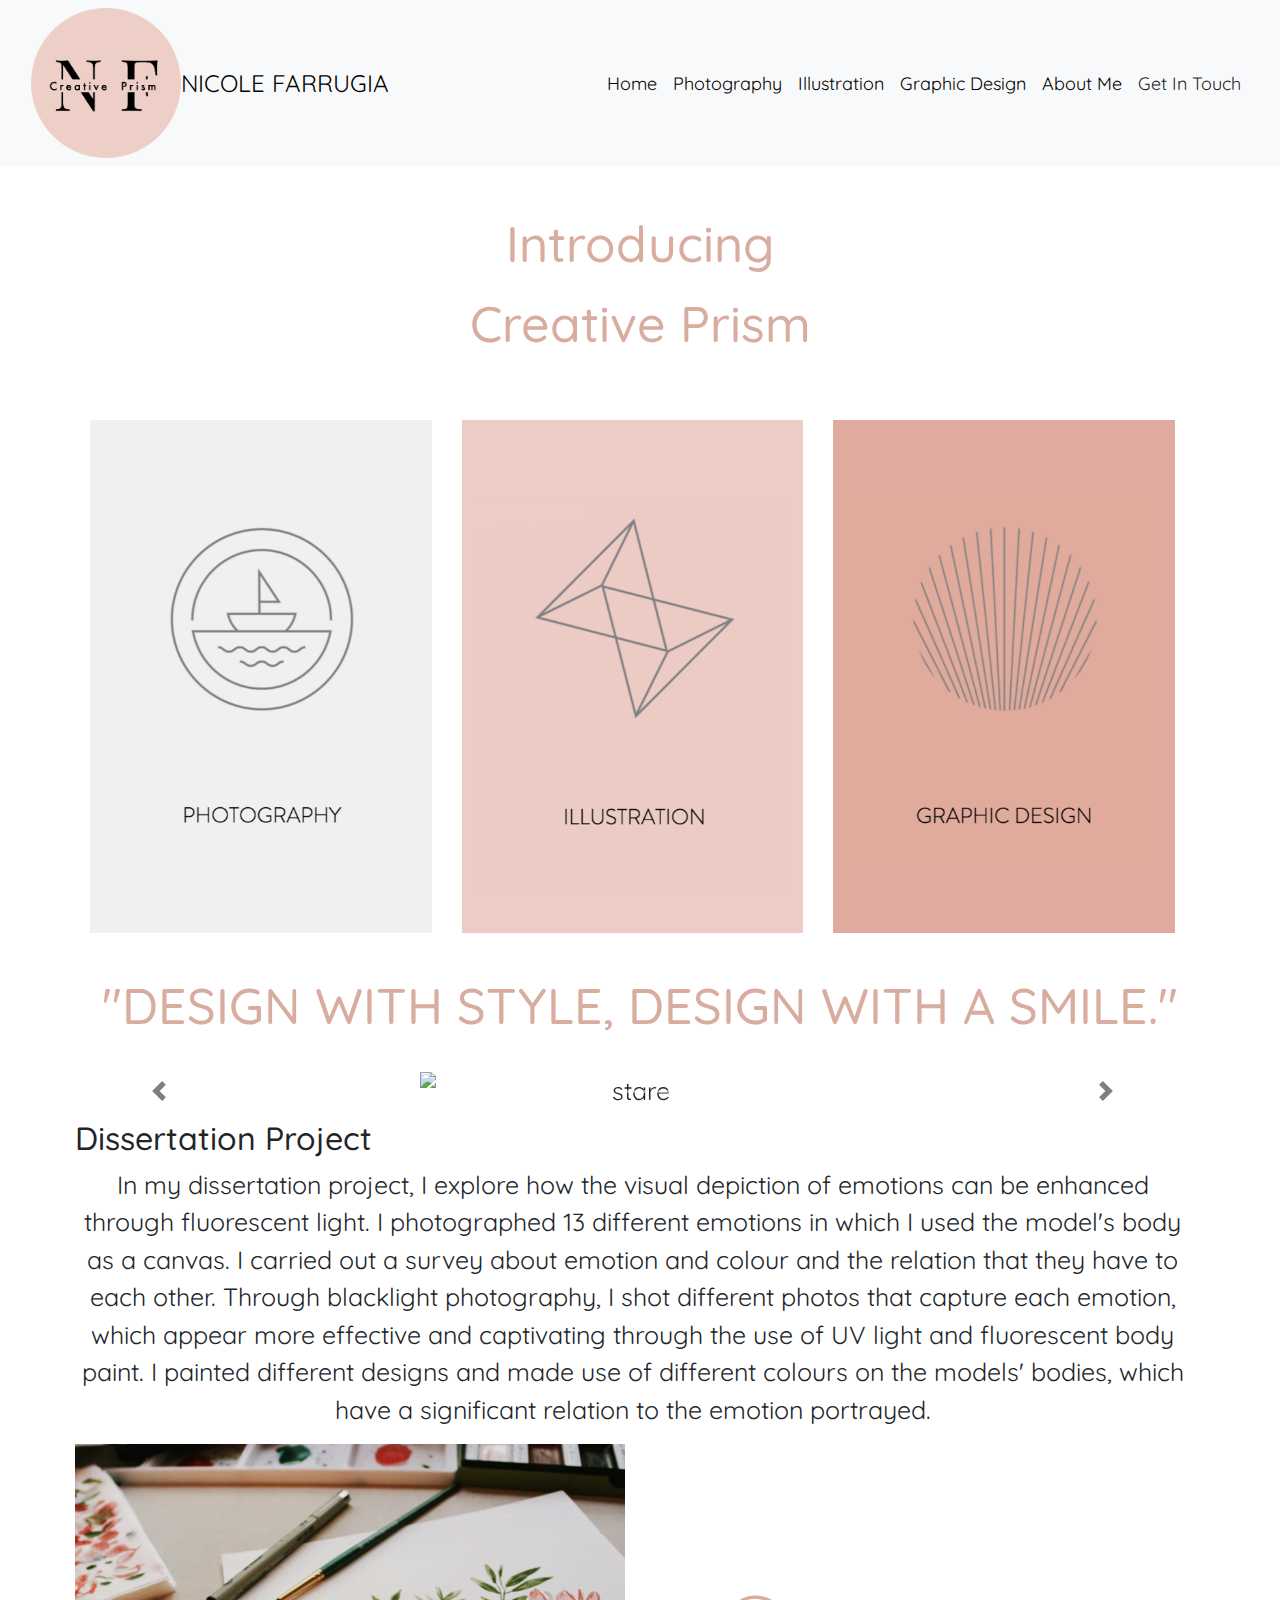
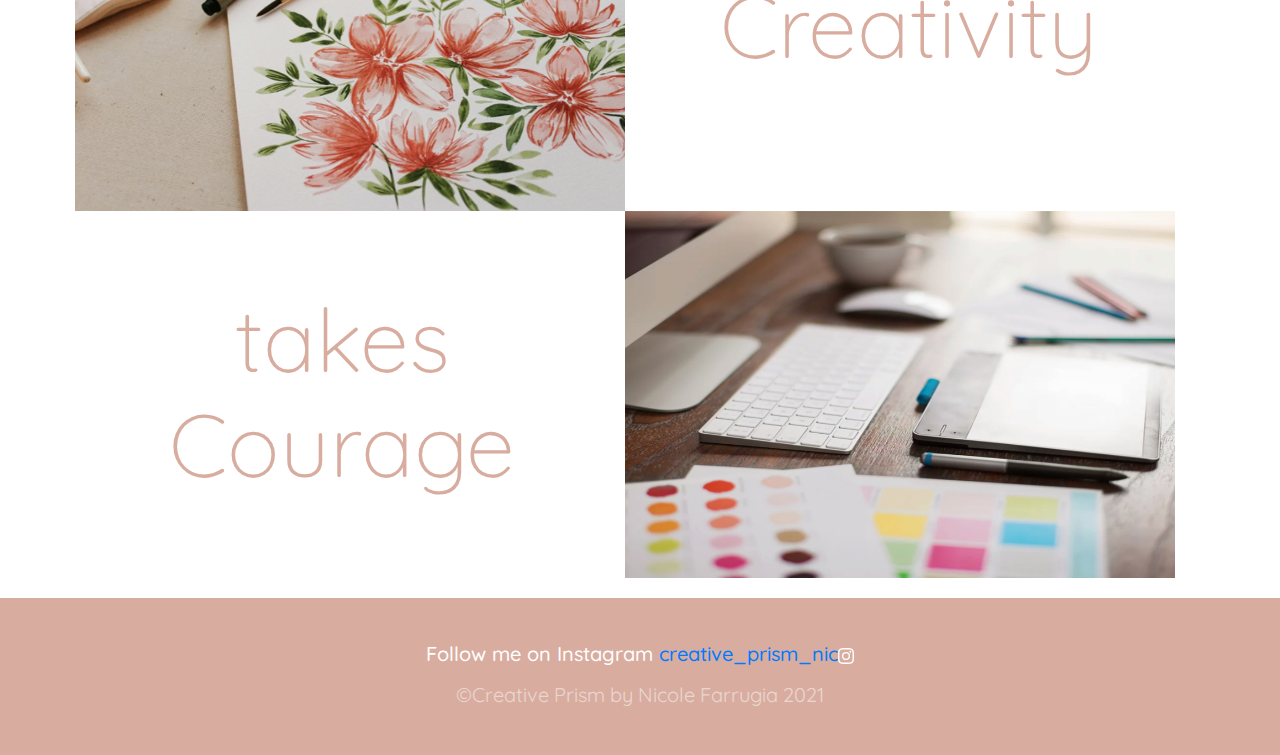
==== index.html @ 978d1c72 "updated" ====
<!doctype html>
<html lang="en">

<head>
    <!-- Required meta tags -->
    <meta charset="utf-8">
    <meta name="viewport" content="width=device-width, initial-scale=1, shrink-to-fit=no">
    <title>index</title>
    <!-- Bootstrap CSS -->
    <link rel="stylesheet" href="https://stackpath.bootstrapcdn.com/bootstrap/4.3.1/css/bootstrap.min.css"
        integrity="sha384-ggOyR0iXCbMQv3Xipma34MD+dH/1fQ784/j6cY/iJTQUOhcWr7x9JvoRxT2MZw1T" crossorigin="anonymous">
    <link href="index.css" rel="stylesheet" type="text/css">
    <link rel="preconnect" href="https://fonts.gstatic.com">
    <link href="https://fonts.googleapis.com/css2?family=Quicksand&display=swap" rel="stylesheet">
    <script src="https://ajax.googleapis.com/ajax/libs/jquery/3.4.1/jquery.min.js"></script>
    <script src="https://cdnjs.cloudflare.com/ajax/libs/popper.js/1.16.0/umd/popper.min.js"></script>
    <script src="https://maxcdn.bootstrapcdn.com/bootstrap/4.4.1/js/bootstrap.min.js"></script>


</head>


<body>


    <div class="sticky-top">
        <nav class="navbar navbar-expand-lg navbar-light bg-light navbar-expand-md">
            <div class="container-fluid">
                <img src="CreativePrism.png" height="150" alt="Logo">
                <a class="navbar-brand" href="#">NICOLE FARRUGIA </a>
                <button class="navbar-toggler" type="button" data-toggle="collapse" data-target="#navbarNav"
                    aria-controls="navbarNav" aria-expanded="false" aria-label="Toggle navigation">
                    <span class="navbar-toggler-icon"></span>
                </button>
                <div class="collapse navbar-collapse justify-content-end" id="navbarNav">
                    <ul class="navbar-nav">
                        <li class="nav-item">
                            <a class="nav-link" href="index.html">Home</a>
                        </li>
                        <li class="nav-item">
                            <a class="nav-link" href="photography.html">Photography</a>
                        </li>
                        <li class="nav-item">
                            <a class="nav-link" href="illustration.html">Illustration</a>
                        </li>
                        <li class="nav-item">
                            <a class="nav-link" href="graphicdesign.html">Graphic Design</a>
                        </li>
                        <li class="nav-item">
                            <a class="nav-link" href="aboutme.html">About Me</a>
                        </li>
                        <li class="nav-item">
                            <a class="nav-link active" aria-current="page" href="getintouch.html">Get In Touch</a>
                        </li>
                    </ul>
                </div>
            </div>
        </nav>
    </div>

    <blockquote class="blockquote">
        <h1>Introducing<br> Creative Prism</h1>
    </blockquote>



    <div class="container">


        <div class="row">
            <div class="col-sm-12 col-md-6 col-lg-4">
                <img class="img-fluid" src="pLogo.png" alt="photography Logo">
            </div>

            <div class="col-sm-12 col-md-6 col-lg-4">
                <img class="img-fluid" src="ILogo.png" alt="Illustration Logo">
            </div>

            <div class="col-sm-12 col-md-6 col-lg-4">
                <img class="img-fluid" src="gLogo.png" alt="Graphic Logo">
            </div>
        </div>

        <blockquote class="blockquote">
            <h1>"DESIGN WITH STYLE, DESIGN WITH A SMILE."</h1>
        </blockquote>



        <div class="row text-center">

            <!--Carousel-->
            <div id="carouselExampleIndicators" class="carousel slide" data-ride="carousel">
                <ol class="carousel-indicators">
                    <li data-target="#demo" data-slide-to="0" class="active"></li>
                    <li data-target="#demo" data-slide-to="1"></li>
                    <li data-target="#demo" data-slide-to="2"></li>



                </ol>
                <div class="carousel-inner">
                    <div class="carousel-item active">
                        <img src="stare.png" class="d-block w=70" alt="stare">
                    </div>
                    <div class="carousel-item">
                        <img src="hands.png" class="d-block w=70" alt="hands">
                    </div>
                    <div class="carousel-item">
                        <img src="gaze.jpg" class="d-block w=70" alt="gaze">
                    </div>

                </div>

                <a class="carousel-control-prev" href="#carouselExampleIndicators" role="button" data-slide="prev">
                    <span class="carousel-control-prev-icon" aria-hidden="true"></span>
                    <span class="sr-only">Previous</span>
                </a>
                <a class="carousel-control-next" href="#carouselExampleIndicators" role="button" data-slide="next">
                    <span class="carousel-control-next-icon" aria-hidden="true"></span>
                    <span class="sr-only">Next</span>
                </a>
            </div>

            <h2> Dissertation Project</h2>
            <p>In my dissertation project, I explore how the visual depiction of emotions can be enhanced through
                fluorescent light. I photographed 13 different emotions in which I used the model's body as a canvas.
                I carried out a survey about emotion and colour and the relation that they have to each other.
                Through blacklight photography, I shot different photos that capture each emotion,
                which appear more effective and captivating through the use of UV light and fluorescent body paint.
                I painted different designs and made use of different colours on the models' bodies,
                which have a significant relation to the emotion portrayed.</p>




            <div class="container-fluid px-0">

                <div class="row align-items-center">

                    <div class="col-md-6 pr-0 order-2 order-md-1">
                        <img src="img2.jpg" class="img-fluid" alt="img2">

                    </div>

                    <div class="col-md-6 justify-content-center align-items-center pl-0 order-1 order-md-2">
                        <div class="pl-3">
                            <h1 class="display-2 mt-1 text-center">Creativity</h1>
                        </div>
                    </div>
                </div>
                <div class="row align-items-center">
                    <div class="col-md-6 justify-content-center  pr-0">
                        <div class="pr-3">
                            <h1 class="display-2 mt-1 text-center">takes Courage</h1>
                        </div>
                    </div>
                    <div class="col-md-6 pl-0">
                        <img src="img1.jpg" class="img-fluid" alt="img1">

                    </div>
                </div>
            </div>

        </div>
    </div>

    <footer id="footer" class="py-4  text-white-50">
        <div class="container text-center">

            <div class="insta"></div>
            <h5>Follow me on Instagram <a href="https://www.instagram.com/creative_prism_nic/">creative_prism_nic<svg
                        xmlns="http://www.w3.org/2000/svg" width="16" height="16" fill="white" class="bi bi-instagram"
                        viewBox="0 0 16 16">
                        <path
                            d="M8 0C5.829 0 5.556.01 4.703.048 3.85.088 3.269.222 2.76.42a3.917 3.917 0 0 0-1.417.923A3.927 3.927 0 0 0 .42 2.76C.222 3.268.087 3.85.048 4.7.01 5.555 0 5.827 0 8.001c0 2.172.01 2.444.048 3.297.04.852.174 1.433.372 1.942.205.526.478.972.923 1.417.444.445.89.719 1.416.923.51.198 1.09.333 1.942.372C5.555 15.99 5.827 16 8 16s2.444-.01 3.298-.048c.851-.04 1.434-.174 1.943-.372a3.916 3.916 0 0 0 1.416-.923c.445-.445.718-.891.923-1.417.197-.509.332-1.09.372-1.942C15.99 10.445 16 10.173 16 8s-.01-2.445-.048-3.299c-.04-.851-.175-1.433-.372-1.941a3.926 3.926 0 0 0-.923-1.417A3.911 3.911 0 0 0 13.24.42c-.51-.198-1.092-.333-1.943-.372C10.443.01 10.172 0 7.998 0h.003zm-.717 1.442h.718c2.136 0 2.389.007 3.232.046.78.035 1.204.166 1.486.275.373.145.64.319.92.599.28.28.453.546.598.92.11.281.24.705.275 1.485.039.843.047 1.096.047 3.231s-.008 2.389-.047 3.232c-.035.78-.166 1.203-.275 1.485a2.47 2.47 0 0 1-.599.919c-.28.28-.546.453-.92.598-.28.11-.704.24-1.485.276-.843.038-1.096.047-3.232.047s-2.39-.009-3.233-.047c-.78-.036-1.203-.166-1.485-.276a2.478 2.478 0 0 1-.92-.598 2.48 2.48 0 0 1-.6-.92c-.109-.281-.24-.705-.275-1.485-.038-.843-.046-1.096-.046-3.233 0-2.136.008-2.388.046-3.231.036-.78.166-1.204.276-1.486.145-.373.319-.64.599-.92.28-.28.546-.453.92-.598.282-.11.705-.24 1.485-.276.738-.034 1.024-.044 2.515-.045v.002zm4.988 1.328a.96.96 0 1 0 0 1.92.96.96 0 0 0 0-1.92zm-4.27 1.122a4.109 4.109 0 1 0 0 8.217 4.109 4.109 0 0 0 0-8.217zm0 1.441a2.667 2.667 0 1 1 0 5.334 2.667 2.667 0 0 1 0-5.334z" />
                    </svg></a>
            </h5>
            <small> &copy;Creative Prism by Nicole Farrugia 2021 </small>




        </div>


    </footer>
</body>

</html>
---- index.css ----
body{
    font-family: 'Quicksand', sans-serif;
    
    font-size: 25px;
    }
    
    .center {
        margin: auto;
      }
  
  .navbar-light .navbar-brand {
    color:black;
    font-family: 'Quicksand', sans-serif;
    font-size: x-large;
    
  }
  .navbar-light .navbar-nav .nav-link { 
    color:black;
    font-family: 'Quicksand', sans-serif;
    font-size: large;
  }
    
  .container {
    width: 90%;
    margin: 0 auto;
    padding: 20px;
  }
  
  
  
       .row{
           
        margin-right: 0 !important;
       }
  
     
  h1 {
    color: rgb(216,173,160);;
    font-size: 300%;
    line-height: 50px;
    text-align: center; 
  }
  
  .col-sm-12{
    padding-top: 20px;}
  
    .col-sm-12:hover {
        -ms-transform: scale(1.05); /* IE 9 */
        -webkit-transform: scale(1.05); /* Safari 3-8 */
        transform: scale(1.05); 
    }
  
    
    @media (max-width: 767px) {
        .container {
            width: 90%;
            margin: 0 auto;
            padding: 20px;
        }
    }
  
    h1 {
      color: rgb(216,173,160);
      font-size: 250%;
      margin-top: 3%;
      line-height: 80px;
      text-align: center; 
    }
    
    .carousel-inner img {
            margin: auto;
            width: 40%;
            padding: 10px;
    }
        
                
    #carouselExampleIndicators{
            margin: auto;
            width: 100%;
    }
        
    .carousel-control-next,
    .carousel-control-prev /*, .carousel-indicators */ {
            filter: invert(100%);
        }
  
        h5{
          color:white;
          font-family: 'Quicksand', sans-serif;
         
      }
  
      #footer {
        flex-shrink: none;
        background: rgb(216,173,160);
        position:relative;
        float:left;
        width:100%;
      }
      
  
  
  @media (max-width: 767px) {
  
       
  }
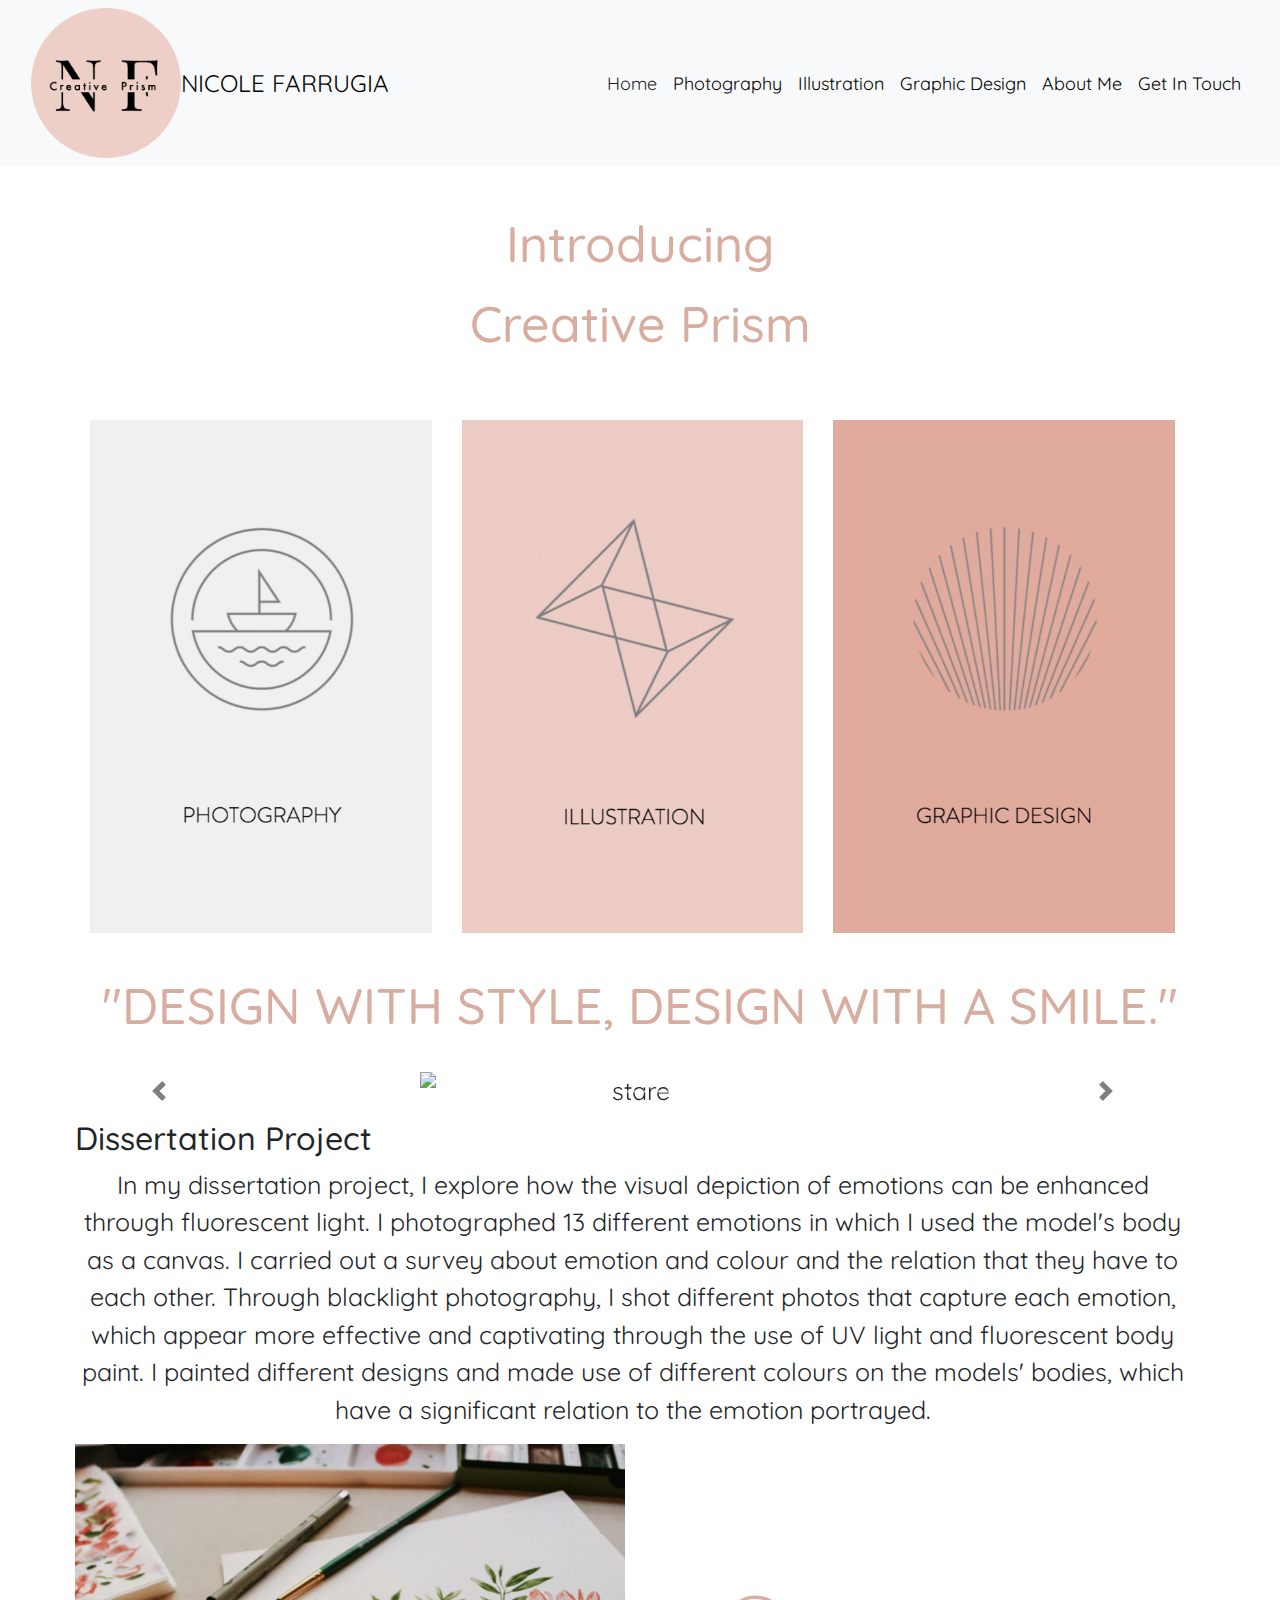
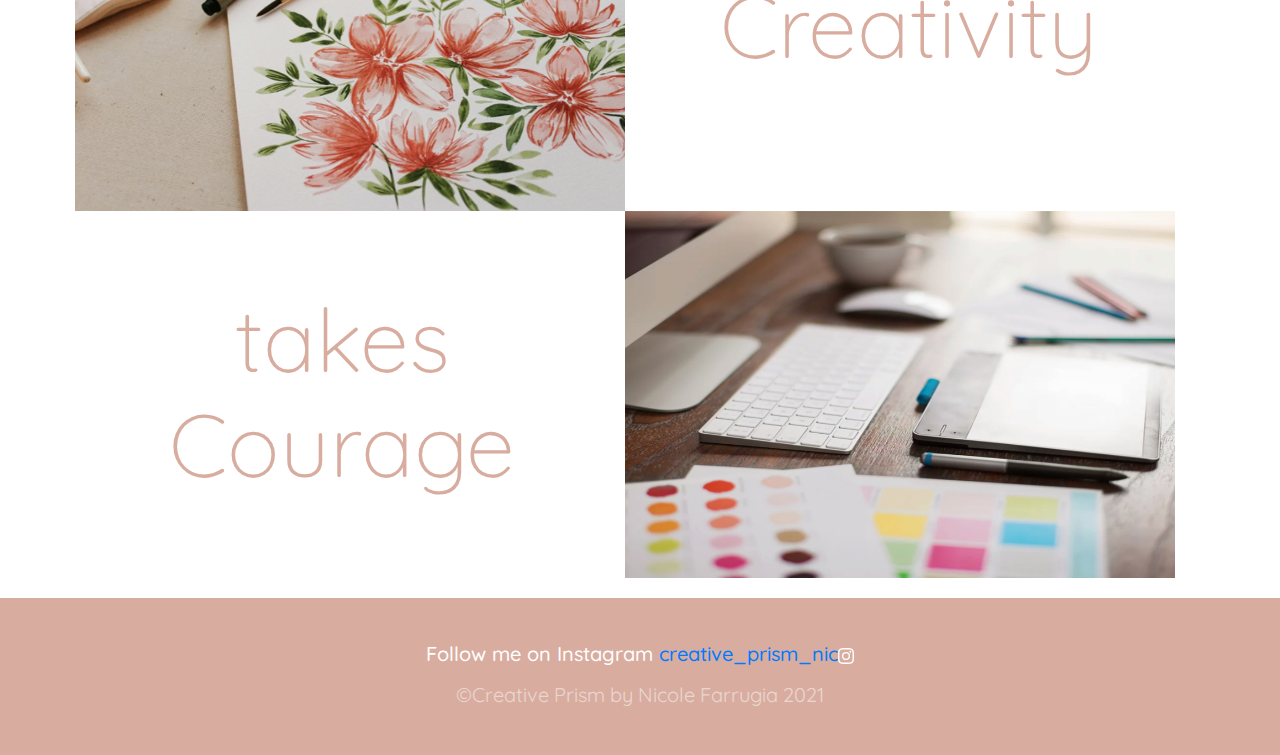
==== commit 28885406: "final fix" ====
--- a/index.html
+++ b/index.html
@@ -9,6 +9,7 @@
     <!-- Bootstrap CSS -->
     <link rel="stylesheet" href="https://stackpath.bootstrapcdn.com/bootstrap/4.3.1/css/bootstrap.min.css"
         integrity="sha384-ggOyR0iXCbMQv3Xipma34MD+dH/1fQ784/j6cY/iJTQUOhcWr7x9JvoRxT2MZw1T" crossorigin="anonymous">
+    <link rel="icon" href="favicon.png">
     <link href="index.css" rel="stylesheet" type="text/css">
     <link rel="preconnect" href="https://fonts.gstatic.com">
     <link href="https://fonts.googleapis.com/css2?family=Quicksand&display=swap" rel="stylesheet">
@@ -35,7 +36,7 @@
                 <div class="collapse navbar-collapse justify-content-end" id="navbarNav">
                     <ul class="navbar-nav">
                         <li class="nav-item">
-                            <a class="nav-link" href="index.html">Home</a>
+                            <a class="nav-link active" aria-current="page" href="index.html">Home</a>
                         </li>
                         <li class="nav-item">
                             <a class="nav-link" href="photography.html">Photography</a>
@@ -50,7 +51,7 @@
                             <a class="nav-link" href="aboutme.html">About Me</a>
                         </li>
                         <li class="nav-item">
-                            <a class="nav-link active" aria-current="page" href="getintouch.html">Get In Touch</a>
+                            <a class="nav-link" href="getintouch.html">Get In Touch</a>
                         </li>
                     </ul>
                 </div>
@@ -89,7 +90,7 @@
 
         <div class="row text-center">
 
-            <!--Carousel-->
+
             <div id="carouselExampleIndicators" class="carousel slide" data-ride="carousel">
                 <ol class="carousel-indicators">
                     <li data-target="#demo" data-slide-to="0" class="active"></li>
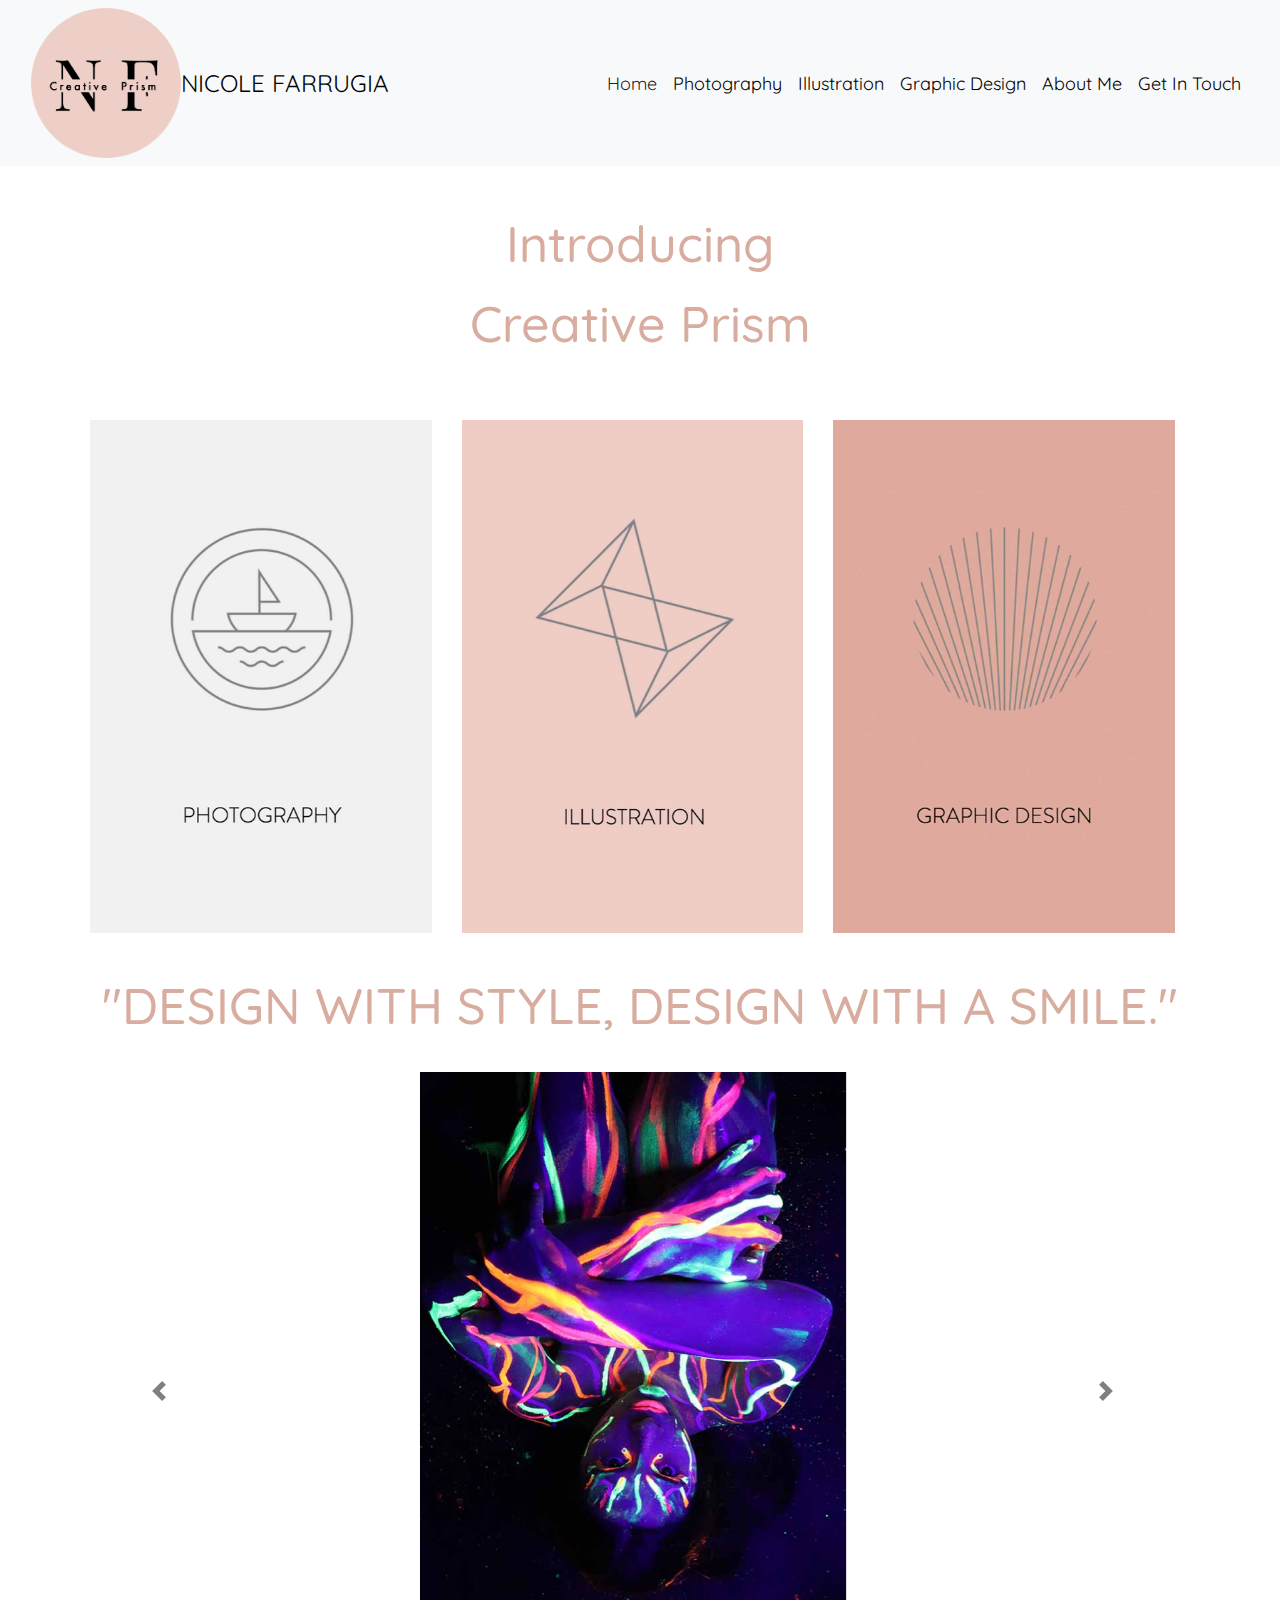
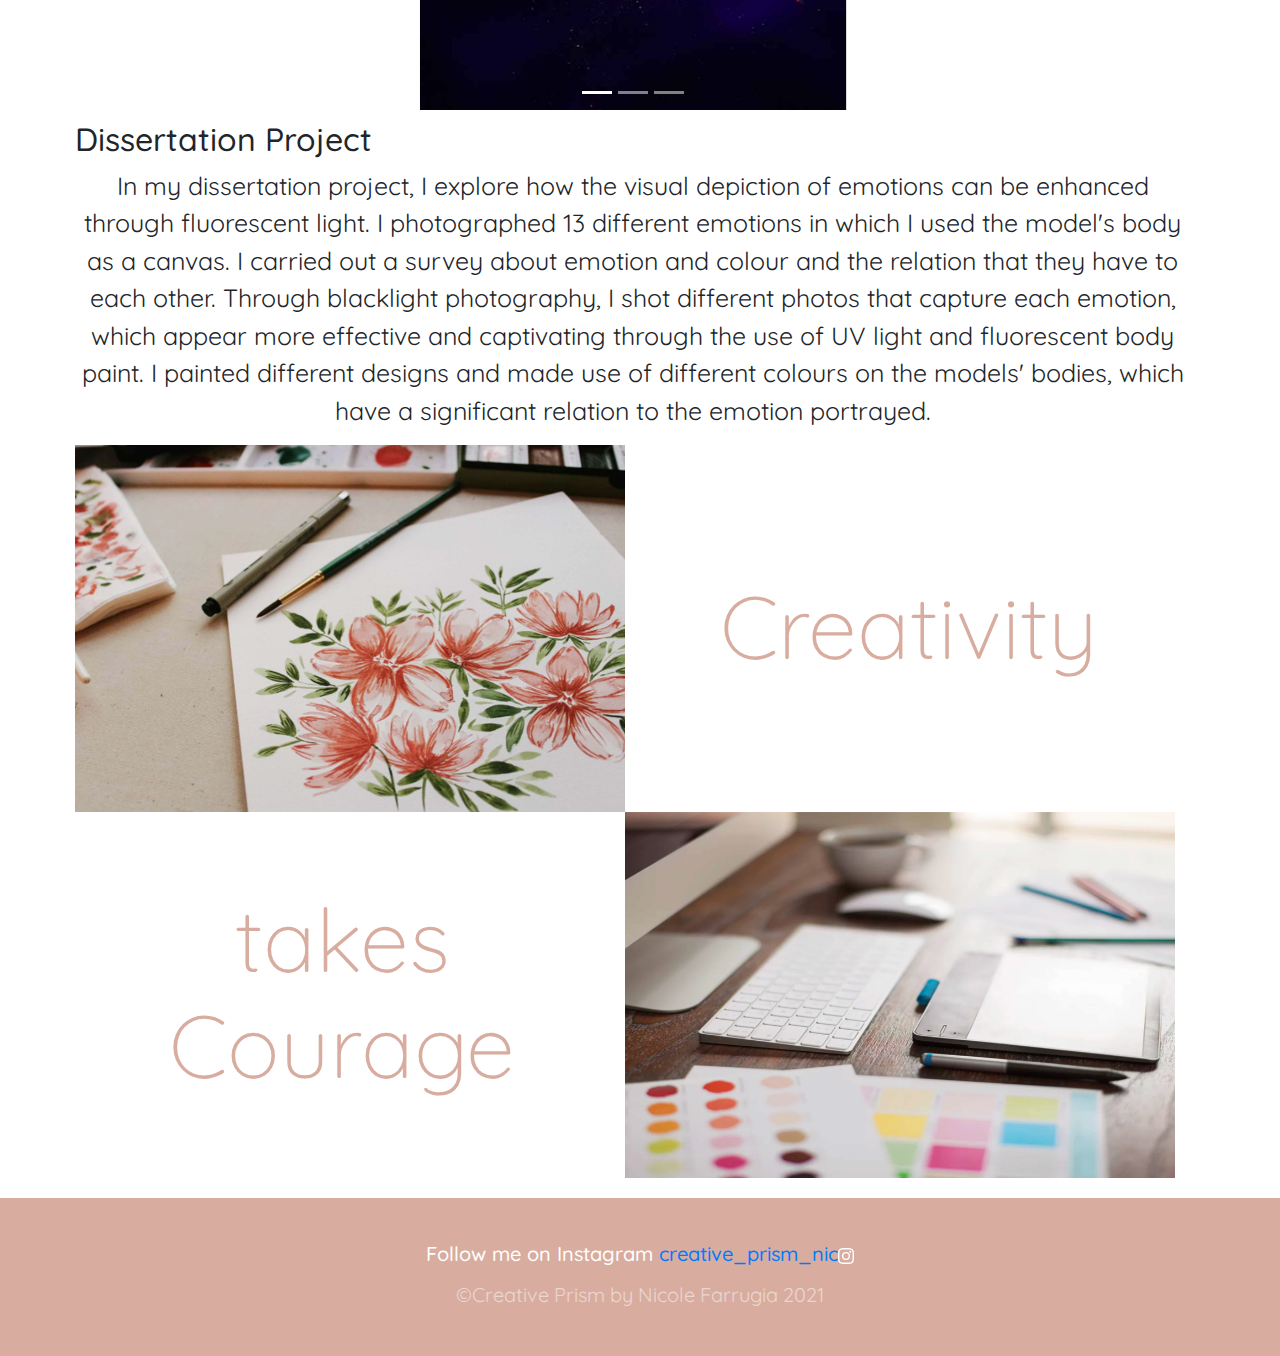
==== commit a08fbdd8: "resolution fix" ====
--- a/index.html
+++ b/index.html
@@ -70,15 +70,15 @@
 
         <div class="row">
             <div class="col-sm-12 col-md-6 col-lg-4">
-                <img class="img-fluid" src="pLogo.png" alt="photography Logo">
+                <img class="img-fluid" src="index/pLogo.jpg" alt="photography Logo">
             </div>
 
             <div class="col-sm-12 col-md-6 col-lg-4">
-                <img class="img-fluid" src="ILogo.png" alt="Illustration Logo">
+                <img class="img-fluid" src="index/ILogo.jpg" alt="Illustration Logo">
             </div>
 
             <div class="col-sm-12 col-md-6 col-lg-4">
-                <img class="img-fluid" src="gLogo.png" alt="Graphic Logo">
+                <img class="img-fluid" src="index/gLogo.jpg" alt="Graphic Logo">
             </div>
         </div>
 
@@ -102,13 +102,13 @@
                 </ol>
                 <div class="carousel-inner">
                     <div class="carousel-item active">
-                        <img src="stare.png" class="d-block w=70" alt="stare">
+                        <img src="index/stare.jpg" class="d-block w=70" alt="stare">
                     </div>
                     <div class="carousel-item">
-                        <img src="hands.png" class="d-block w=70" alt="hands">
+                        <img src="index/hands.jpg" class="d-block w=70" alt="hands">
                     </div>
                     <div class="carousel-item">
-                        <img src="gaze.jpg" class="d-block w=70" alt="gaze">
+                        <img src="index/gaze.jpg" class="d-block w=70" alt="gaze">
                     </div>
 
                 </div>
@@ -140,7 +140,7 @@
                 <div class="row align-items-center">
 
                     <div class="col-md-6 pr-0 order-2 order-md-1">
-                        <img src="img2.jpg" class="img-fluid" alt="img2">
+                        <img src="index/img2.jpg" class="img-fluid" alt="img2">
 
                     </div>
 
@@ -157,7 +157,7 @@
                         </div>
                     </div>
                     <div class="col-md-6 pl-0">
-                        <img src="img1.jpg" class="img-fluid" alt="img1">
+                        <img src="index/img1.jpg" class="img-fluid" alt="img1">
 
                     </div>
                 </div>
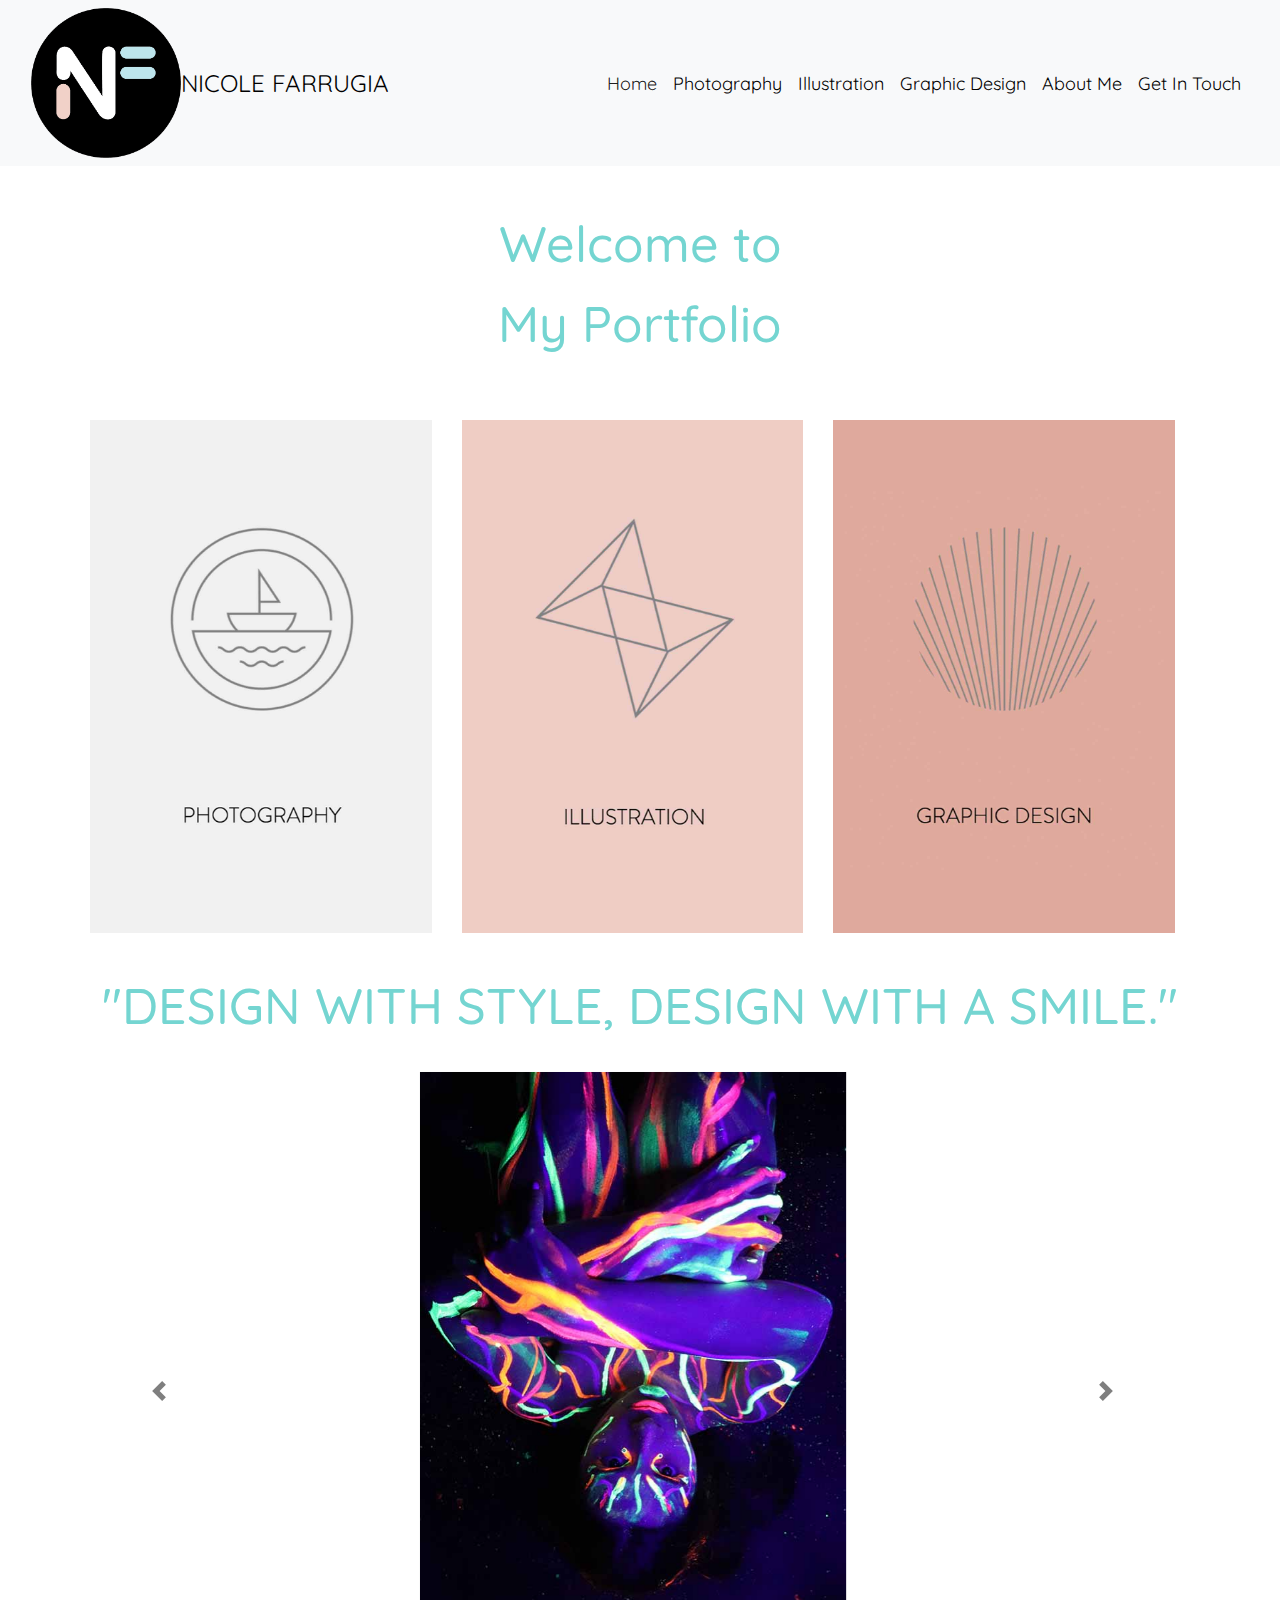
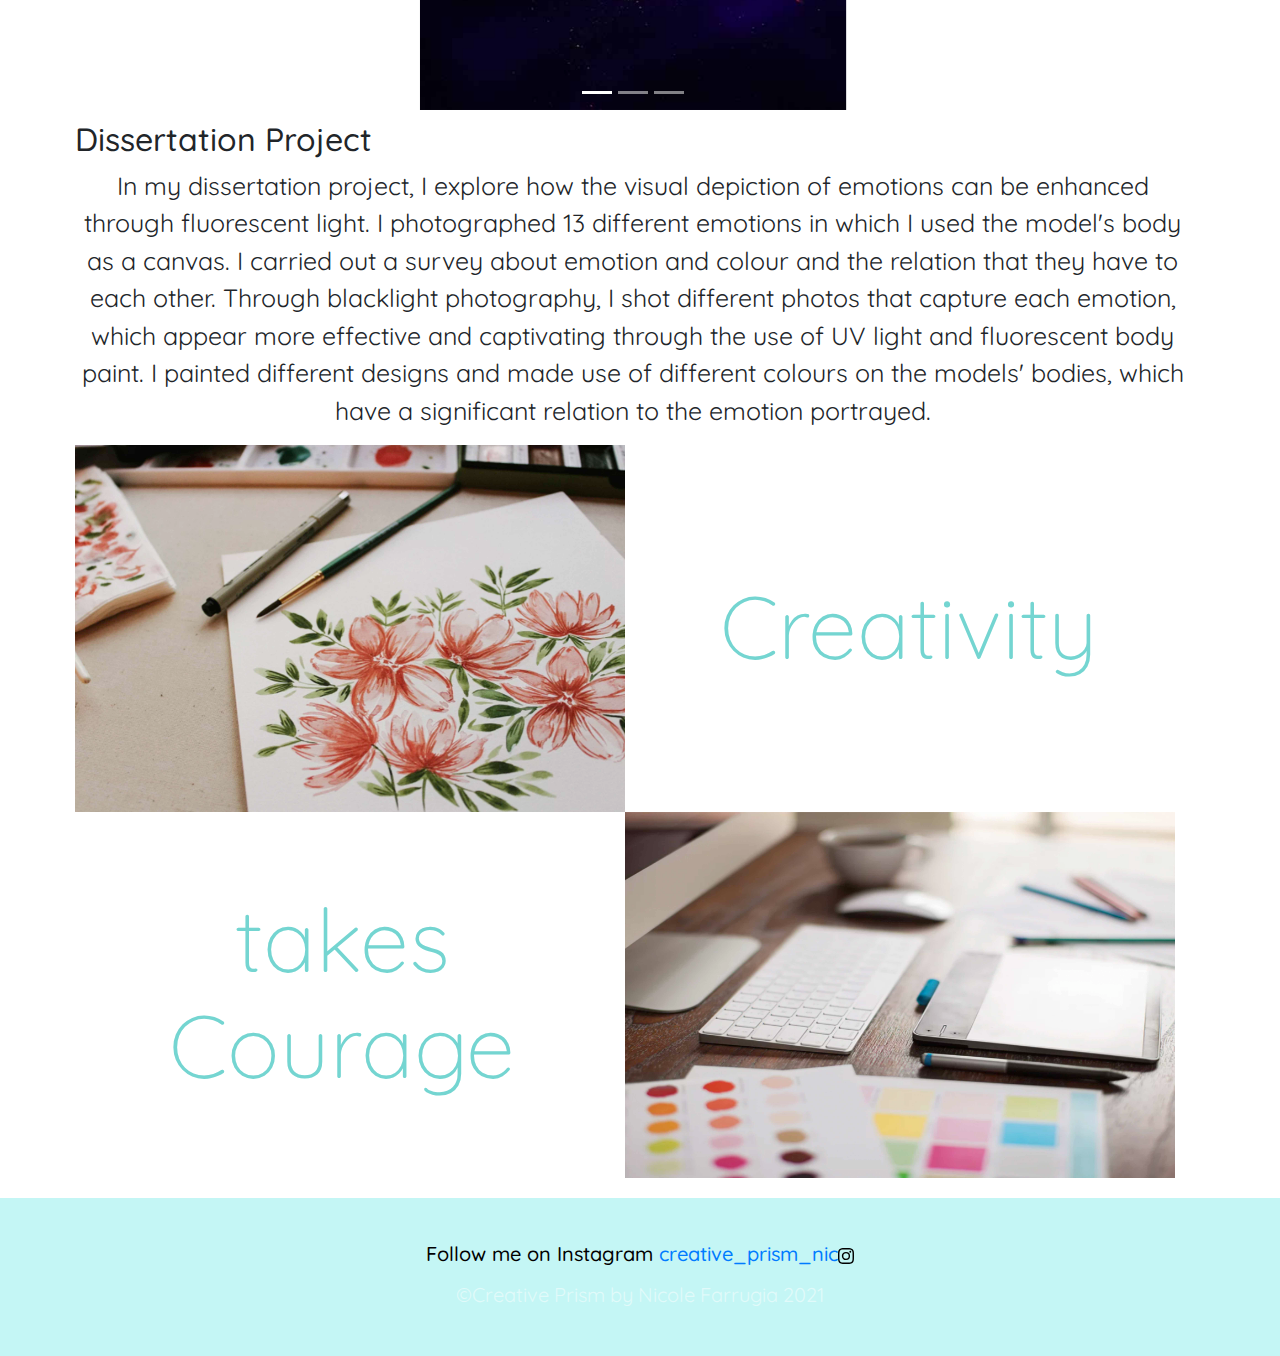
==== commit 4e746152: "update" ====
--- a/index.html
+++ b/index.html
@@ -5,7 +5,7 @@
     <!-- Required meta tags -->
     <meta charset="utf-8">
     <meta name="viewport" content="width=device-width, initial-scale=1, shrink-to-fit=no">
-    <title>index</title>
+    <title>Home</title>
     <!-- Bootstrap CSS -->
     <link rel="stylesheet" href="https://stackpath.bootstrapcdn.com/bootstrap/4.3.1/css/bootstrap.min.css"
         integrity="sha384-ggOyR0iXCbMQv3Xipma34MD+dH/1fQ784/j6cY/iJTQUOhcWr7x9JvoRxT2MZw1T" crossorigin="anonymous">
@@ -60,7 +60,7 @@
     </div>
 
     <blockquote class="blockquote">
-        <h1>Introducing<br> Creative Prism</h1>
+        <h1>Welcome to<br> My Portfolio</h1>
     </blockquote>
 
 
@@ -171,7 +171,7 @@
 
             <div class="insta"></div>
             <h5>Follow me on Instagram <a href="https://www.instagram.com/creative_prism_nic/">creative_prism_nic<svg
-                        xmlns="http://www.w3.org/2000/svg" width="16" height="16" fill="white" class="bi bi-instagram"
+                        xmlns="http://www.w3.org/2000/svg" width="16" height="16" fill="black" class="bi bi-instagram"
                         viewBox="0 0 16 16">
                         <path
                             d="M8 0C5.829 0 5.556.01 4.703.048 3.85.088 3.269.222 2.76.42a3.917 3.917 0 0 0-1.417.923A3.927 3.927 0 0 0 .42 2.76C.222 3.268.087 3.85.048 4.7.01 5.555 0 5.827 0 8.001c0 2.172.01 2.444.048 3.297.04.852.174 1.433.372 1.942.205.526.478.972.923 1.417.444.445.89.719 1.416.923.51.198 1.09.333 1.942.372C5.555 15.99 5.827 16 8 16s2.444-.01 3.298-.048c.851-.04 1.434-.174 1.943-.372a3.916 3.916 0 0 0 1.416-.923c.445-.445.718-.891.923-1.417.197-.509.332-1.09.372-1.942C15.99 10.445 16 10.173 16 8s-.01-2.445-.048-3.299c-.04-.851-.175-1.433-.372-1.941a3.926 3.926 0 0 0-.923-1.417A3.911 3.911 0 0 0 13.24.42c-.51-.198-1.092-.333-1.943-.372C10.443.01 10.172 0 7.998 0h.003zm-.717 1.442h.718c2.136 0 2.389.007 3.232.046.78.035 1.204.166 1.486.275.373.145.64.319.92.599.28.28.453.546.598.92.11.281.24.705.275 1.485.039.843.047 1.096.047 3.231s-.008 2.389-.047 3.232c-.035.78-.166 1.203-.275 1.485a2.47 2.47 0 0 1-.599.919c-.28.28-.546.453-.92.598-.28.11-.704.24-1.485.276-.843.038-1.096.047-3.232.047s-2.39-.009-3.233-.047c-.78-.036-1.203-.166-1.485-.276a2.478 2.478 0 0 1-.92-.598 2.48 2.48 0 0 1-.6-.92c-.109-.281-.24-.705-.275-1.485-.038-.843-.046-1.096-.046-3.233 0-2.136.008-2.388.046-3.231.036-.78.166-1.204.276-1.486.145-.373.319-.64.599-.92.28-.28.546-.453.92-.598.282-.11.705-.24 1.485-.276.738-.034 1.024-.044 2.515-.045v.002zm4.988 1.328a.96.96 0 1 0 0 1.92.96.96 0 0 0 0-1.92zm-4.27 1.122a4.109 4.109 0 1 0 0 8.217 4.109 4.109 0 0 0 0-8.217zm0 1.441a2.667 2.667 0 1 1 0 5.334 2.667 2.667 0 0 1 0-5.334z" />
--- a/index.css
+++ b/index.css
@@ -60,7 +60,7 @@
     }
   
     h1 {
-      color: rgb(216,173,160);
+      color: rgb(116,213,209);
       font-size: 250%;
       margin-top: 3%;
       line-height: 80px;
@@ -85,14 +85,14 @@
         }
   
         h5{
-          color:white;
+          color:black;
           font-family: 'Quicksand', sans-serif;
          
       }
   
       #footer {
         flex-shrink: none;
-        background: rgb(216,173,160);
+        background: rgb(196,246,245);
         position:relative;
         float:left;
         width:100%;
